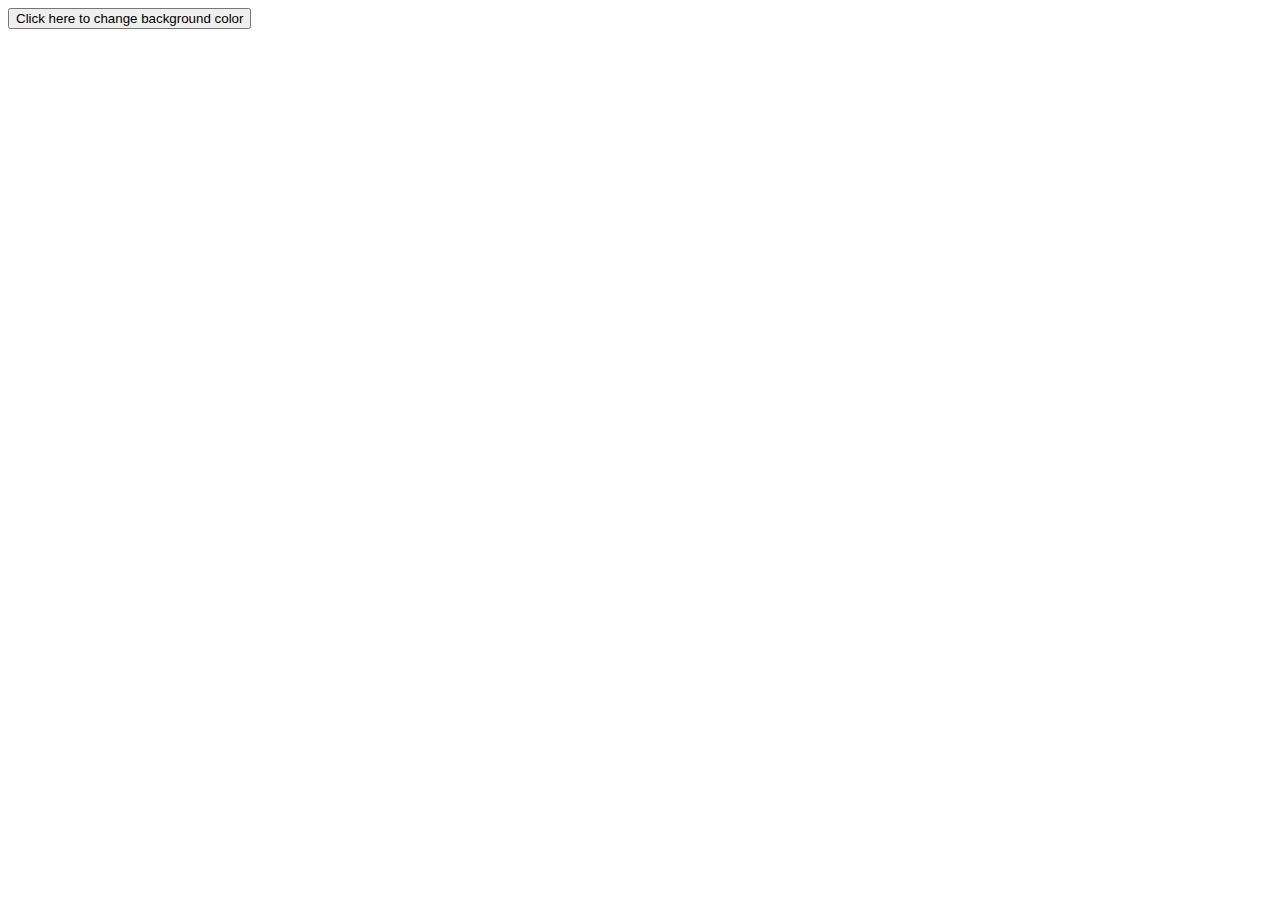
==== index.html @ 353da9a5 "Merge pull request #1 from Lo-Agency-Internship/first" ====
<html lang="en">
    <head>
        <meta charset="UTF-8">
        <meta http-equiv="X-UA-Compatible" content="IE=edge">
        <meta name="viewport" content="width=device-width, initial-scale=1.0">
        <title>Hex Change Background Color</title>
    </head>
    <body>
        <h1>
            
            <button onclick='changingbackgroundColor()' id="colour">Click here to change background color</button>
            
        </h1>

    </body>
    <script src="JavaScript.js"></script>
</html>
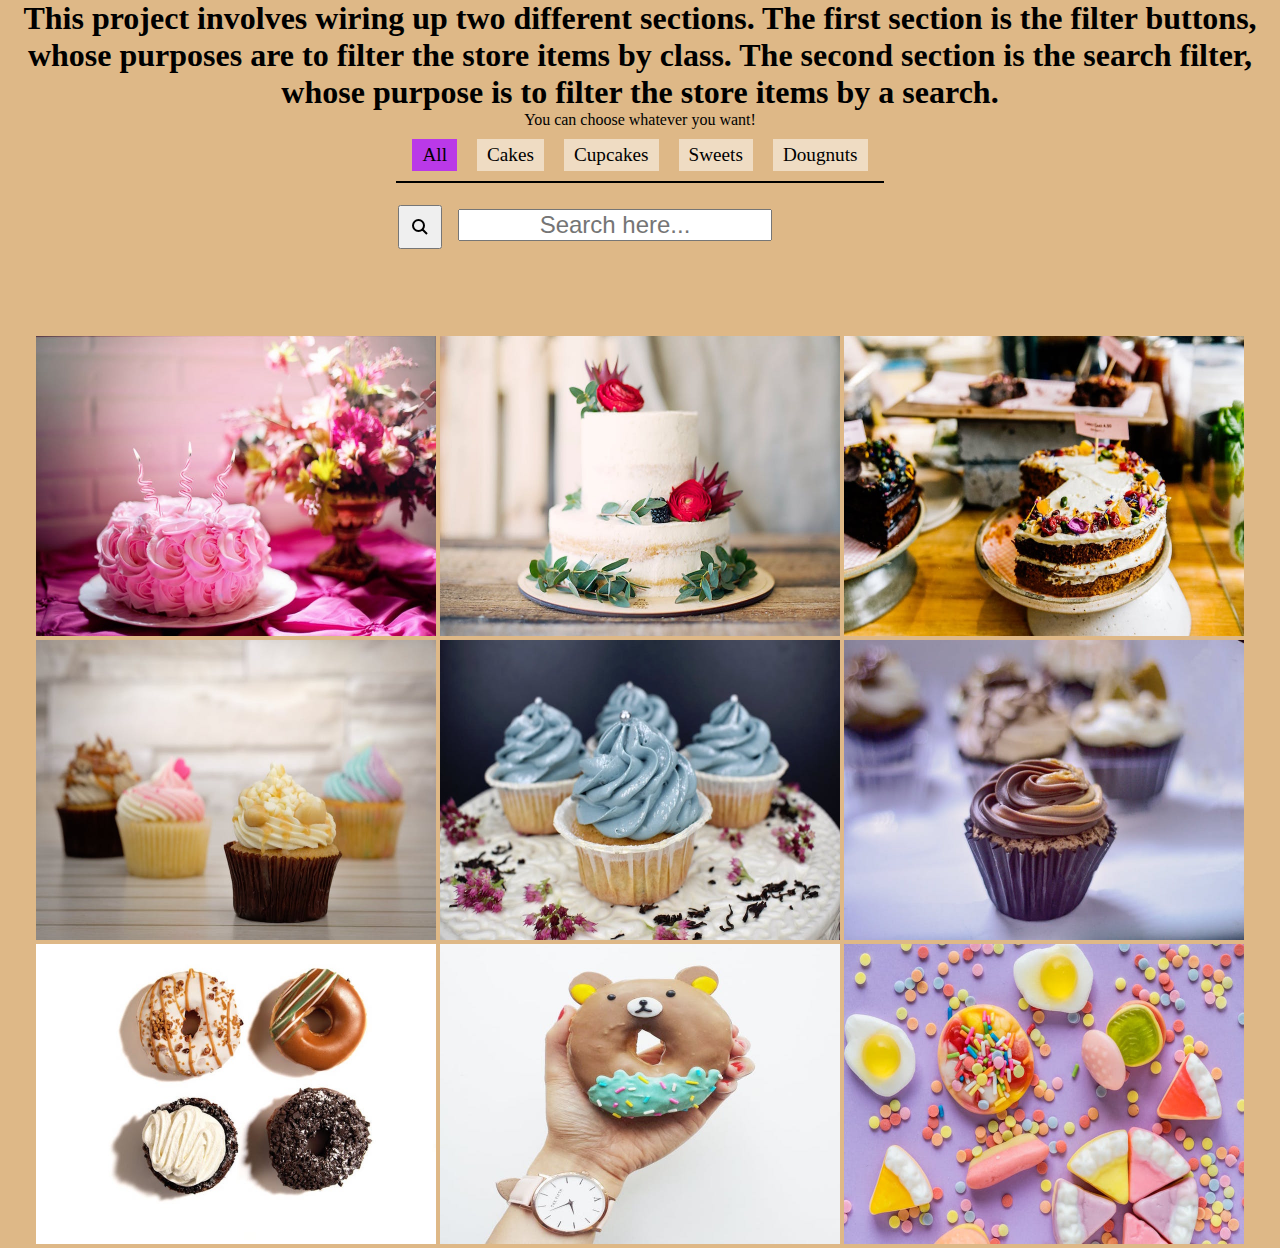
==== commit 71f32df1: "filterSearch" ====
--- a/index.html
+++ b/index.html
@@ -3,15 +3,79 @@
         <meta charset="UTF-8">
         <meta http-equiv="X-UA-Compatible" content="IE=edge">
         <meta name="viewport" content="width=device-width, initial-scale=1.0">
-        <title>Hex Change Background Color</title>
+        <link rel="stylesheet" href=" style.css">
+        <title> Filter the store items by class</title>
     </head>
     <body>
+      
         <h1>
-            
-            <button onclick='changingbackgroundColor()' id="colour">Click here to change background color</button>
-            
+            This project involves wiring up two different sections. 
+            The first section is the filter buttons, whose purposes are to filter the store items by class. 
+            The second section is the search filter, whose purpose is to filter the store items by a search.
         </h1>
 
+          <header class="header">
+            <div id="head">You can choose whatever you want!</div>
+            <ul>
+              <li class=" active">All </li>
+              <li>Cakes </li>
+              <li>Cupcakes </li>
+              <li>Sweets </li>
+              <li>Dougnuts </li>
+            </ul>
+
+              <!-- searchBar -->
+              
+              <div class="searchbar">
+                <button class="searchbar-btn" >
+                  <svg
+                    id="svg-btn"
+                    viewBox="0 0 32 32"
+                    xmlns="http://www.w3.org/2000/svg"
+                    aria-hidden="true"
+                    role="presentation"
+                    focusable="false"
+                    style="
+                      display: block;
+                      fill: none;
+                      height: 16px;
+                      width: 16px;
+                      stroke: currentcolor;
+                      stroke-width: 4;
+                      overflow: visible;
+                    "
+                  >
+                    <g fill="none">
+                      <path
+                        d="m13 24c6.0751322 0 11-4.9248678 11-11 0-6.07513225-4.9248678-11-11-11-6.07513225 0-11 4.92486775-11 11 0 6.0751322 4.92486775 11 11 11zm8-3 9 9"
+                      ></path>
+                    </g>
+                  </svg>
+                </button>
+                <input
+                  type="text"
+                  name=""
+                  placeholder="Search here..."
+                  id="searchBarText"
+                  onclick="searchBar()"
+                >
+              </div>
+            </div>
+          </header>
+          <section>
+            <div class="Objects">
+              <img src="/images/cake-2.jpeg" class="cakes" >
+              <img src="/images/cake-3.jpeg" class="cakes" >
+              <img src="/images/cake.jpeg" class="cakes" >
+              <img src="/images/cupcake-1.jpeg" class="cupcakes" >
+              <img src="/images/cupcake-2.jpeg" class="cupcakes" >
+              <img src="/images/cupcake.jpeg" class="cupcakes" >
+              <img src="/images/doughnut-2.jpeg" class="dougnuts" >
+              <img src="/images/doughnut-3.jpeg" class="dougnuts" >
+              <img src="/images/sweets.jpeg" class="sweets" >
+            </div>
+          </section>
     </body>
-    <script src="JavaScript.js"></script>
+      
+    <script src="filter.js"></script>
 </html>
--- a/style.css
+++ b/style.css
@@ -0,0 +1,84 @@
+* { 
+    margin: 0;
+    padding: 0;
+    text-align: center;
+  }
+  header {
+    margin: 0;
+    padding: 0;
+    height: 25vh;
+  }
+  
+  body {
+    background-color: burlywood;
+    display: flex;
+    flex-direction: column;
+    justify-content: center;
+    align-items: center;
+  }
+
+  ul{
+    width: 100%;
+    display: flex;
+    justify-content: center;
+    margin-top: 10px;
+    border-bottom: 2px solid;
+    padding-bottom: 10px;
+    box-sizing: border-box;
+  }
+
+  ul li{
+    list-style: none;
+    background-color: rgba(255, 255, 255,0.5);
+    padding: 5px 10px;
+    margin: 0 10px;
+    cursor: pointer;
+    font-size: 1.2em;
+  }
+  ul li.active{
+    background-color: hsla(282, 88%, 56%, 0.905);
+  }
+
+/* .box {
+    text-align: center;
+    line-height: 50px;
+    margin: 10px;
+    
+}
+
+.buttons {
+   
+    text-align: center; */
+  }
+
+  .Objects{
+    width: 100px;
+    padding: 0 10px;
+    box-sizing: border-box;
+    display: flex;
+    justify-content: space-between;
+    flex-wrap: wrap;
+  }
+  .Objects img{
+    width: 400px;
+    height: 300px;
+  }
+  .searchbar-btn{
+    float: left;
+    padding: 12px;
+    margin-top: 8px;
+    margin-right: 16px;
+    font-size: 17px;
+  }
+  .searchbar{
+    float:inline-end;
+    padding: 2px;
+    margin-top: 12px;
+    margin-right: 110px;
+    font-size: 24px;
+  }
+  #searchbartext{
+    font-size: 24px;
+    margin-top: 12px;
+
+  }